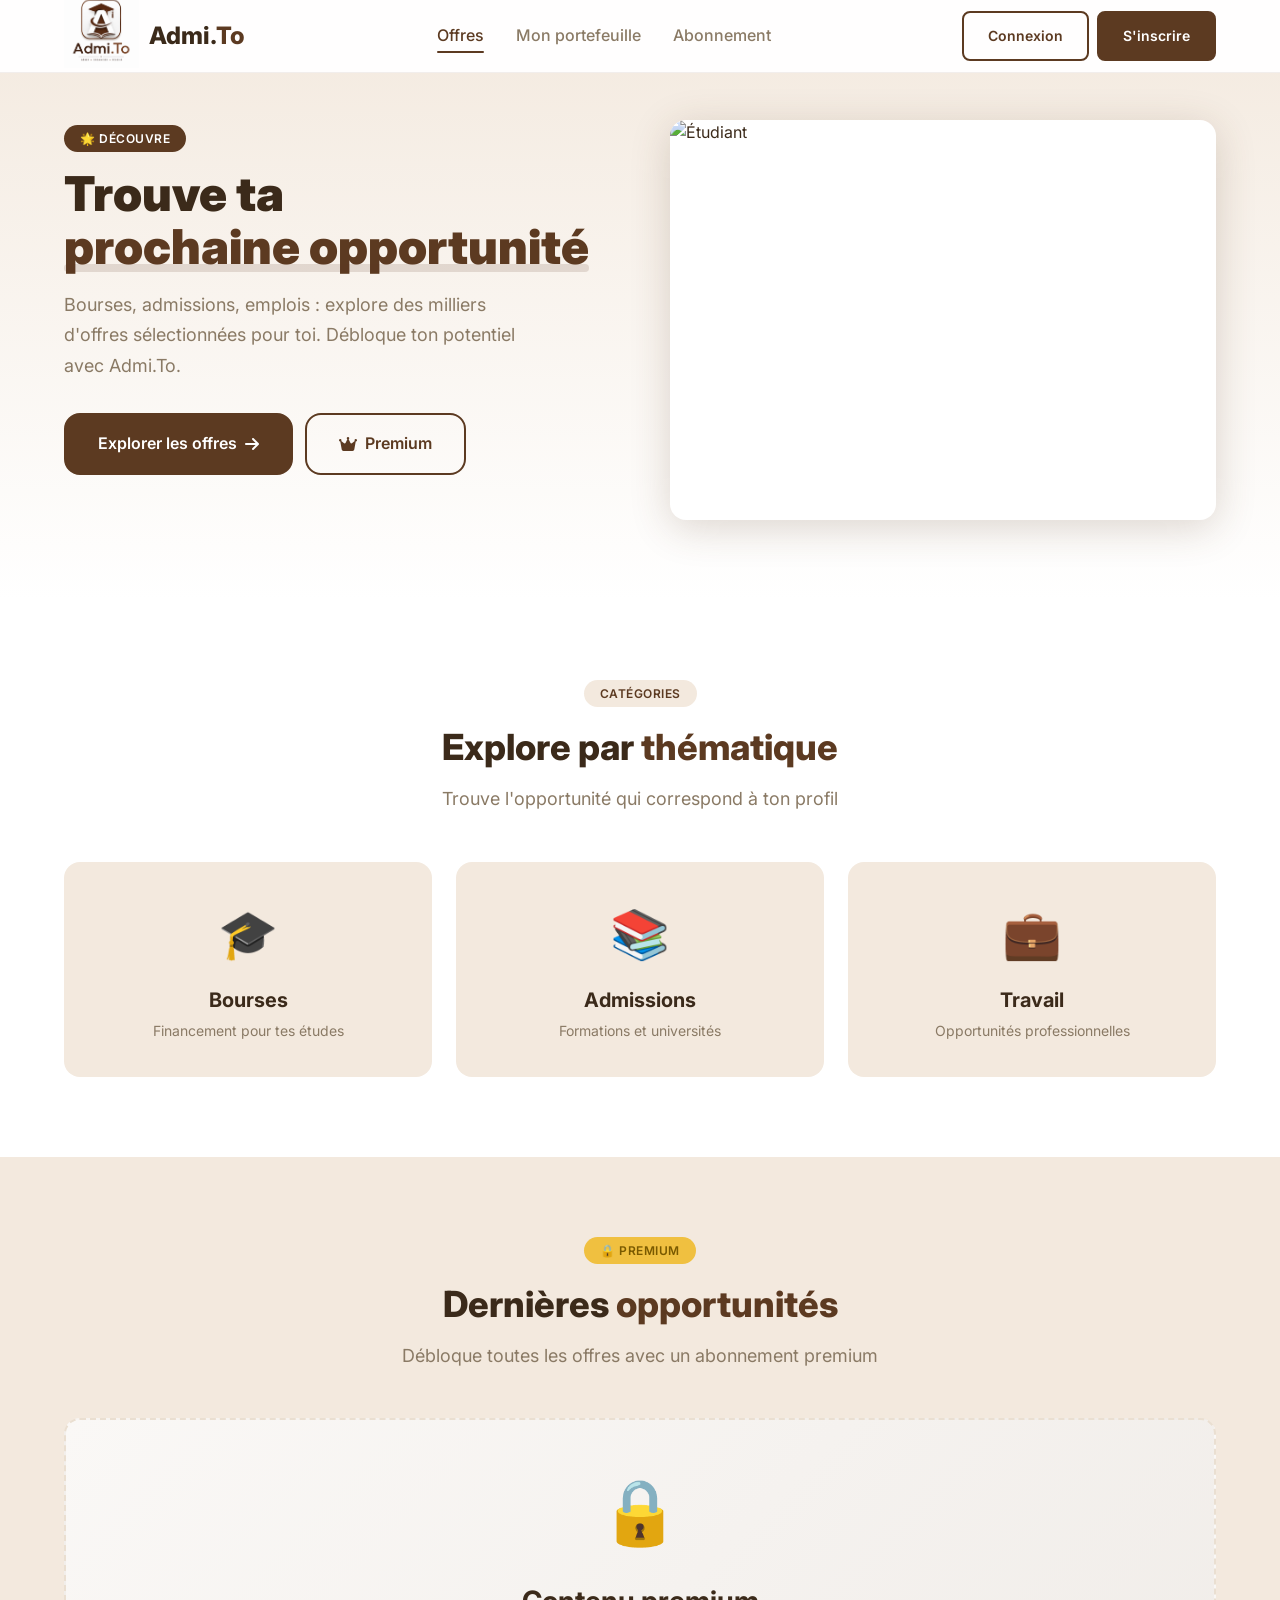
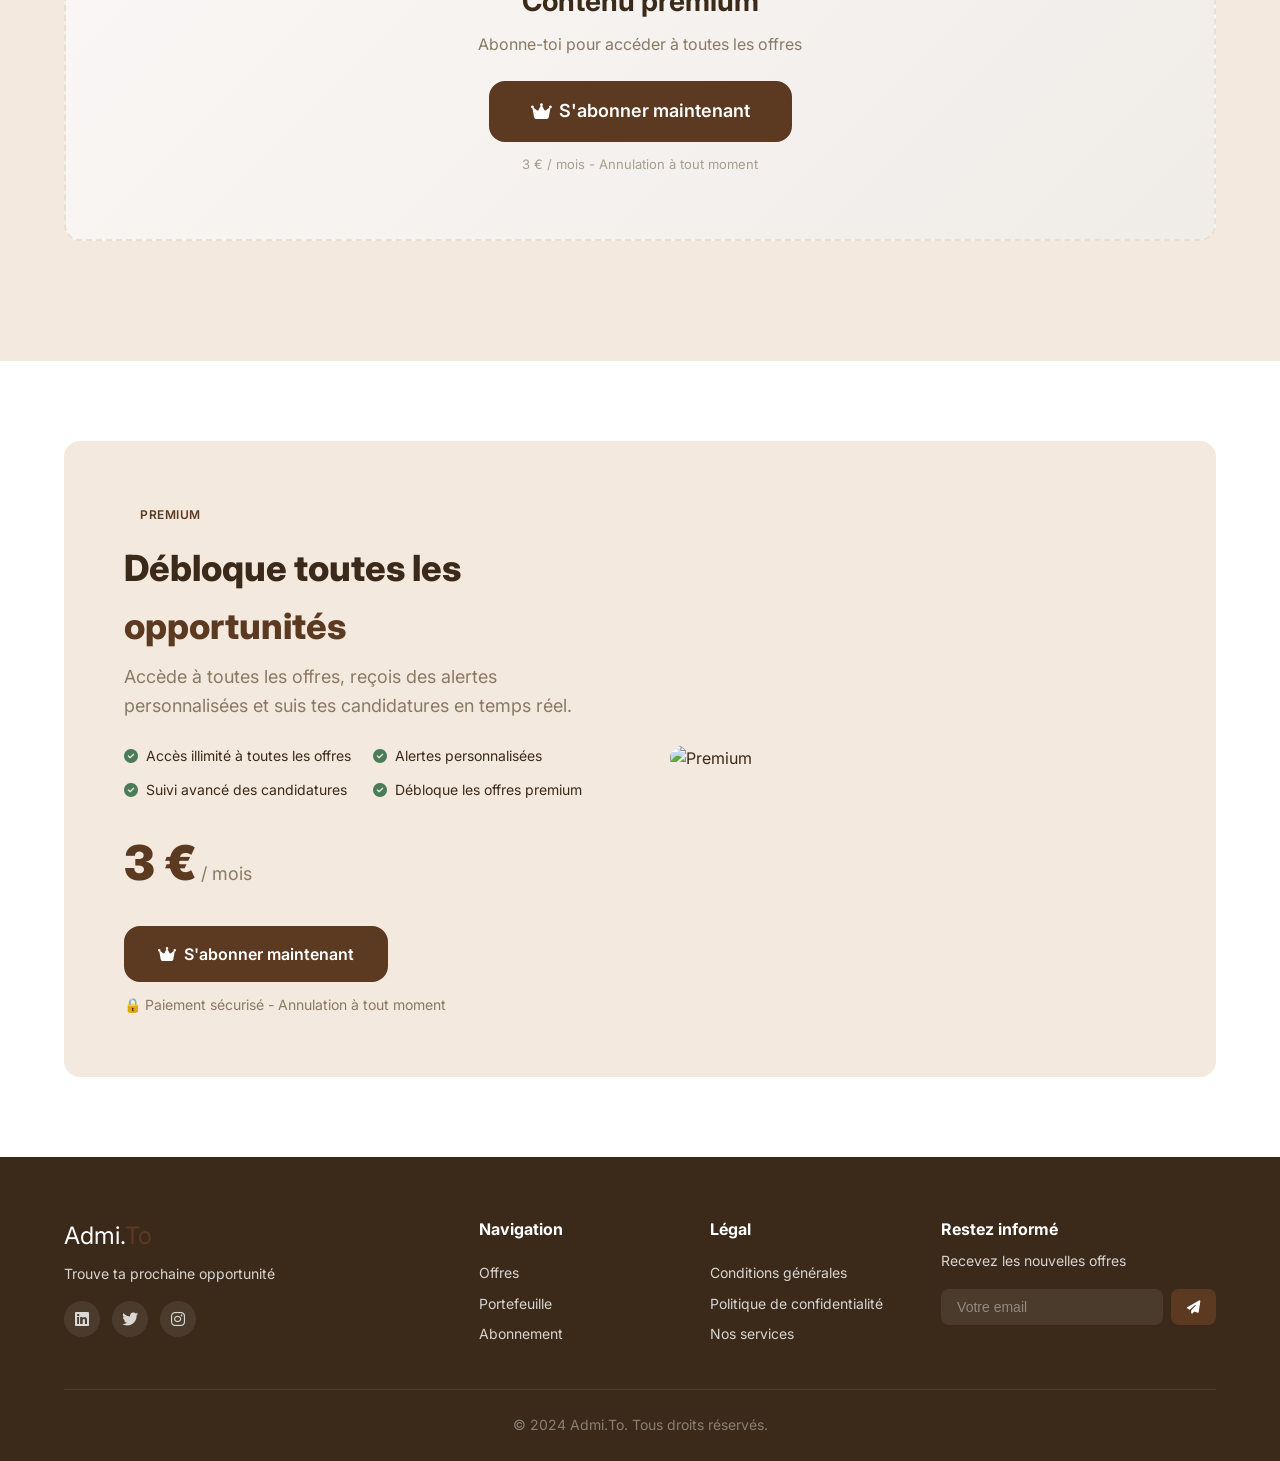
==== index.html @ c0f7306b "minor changes" ====
<!DOCTYPE html>
<html lang="fr">

<head>
    <meta charset="UTF-8" />
    <meta name="viewport" content="width=device-width, initial-scale=1.0" />
    <title>Admi.To - Trouve ta prochaine opportunité</title>

    <!-- Font Awesome -->
    <link rel="stylesheet" href="https://cdnjs.cloudflare.com/ajax/libs/font-awesome/6.4.0/css/all.min.css" />

    <!-- Google Fonts -->
    <link href="https://fonts.googleapis.com/css2?family=Inter:wght@300;400;500;600;700;800;900&display=swap"
        rel="stylesheet" />
    <link rel="web icon" href="/assets/images/logo.png">

    <!-- CSS -->
    <link rel="stylesheet" href="css/style.css" />
</head>

<body>
    <!-- Header / Navigation -->
    <header class="header" id="header">
        <div class="container">
            <nav class="navbar">
                <a href="#" class="logo">
                    <span class="logo-icon"><img src="/assets/images/logo.png" alt=""></span>
                    <span class="logo-text">Admi.<span class="logo-highlight">To</span></span>
                </a>

                <ul class="nav-links" id="navLinks">
                    <li><a href="#offres" class="nav-link active" id="offresNavLink">Offres</a></li>
                    <li><a href="#" class="nav-link" id="walletNavLink">Mon portefeuille</a></li>
                    <li><a href="#subscription" class="nav-link">Abonnement</a></li>
                </ul>

                <div class="nav-actions">
                    <div class="auth-buttons" id="authButtons">
                        <a href="#" class="btn btn-outline" id="loginBtn">Connexion</a>
                        <a href="#" class="btn btn-primary" id="registerBtn">S'inscrire</a>
                    </div>
                    <div class="user-menu" id="userMenu" style="display: none;">
                        <button class="user-avatar" id="userAvatar">
                            <span id="userInitials">U</span>
                        </button>
                        <div class="user-dropdown" id="userDropdown">
                            <div class="dropdown-header">
                                <span class="dropdown-name" id="userName">Utilisateur</span>
                                <span class="dropdown-email" id="userEmail">email@exemple.com</span>
                            </div>
                            <div class="dropdown-divider"></div>
                            <a href="#" class="dropdown-item" id="profileBtn">
                                <i class="fas fa-user"></i> Mon profil
                            </a>
                            <a href="#" class="dropdown-item" id="subscriptionDropdownBtn">
                                <i class="fas fa-crown"></i> Abonnement
                            </a>
                            <a href="#" class="dropdown-item" id="walletDropdownBtn">
                                <i class="fas fa-wallet"></i> Portefeuille
                            </a>
                            <div class="dropdown-divider"></div>
                            <a href="#" class="dropdown-item dropdown-danger" id="logoutBtn">
                                <i class="fas fa-sign-out-alt"></i> Déconnexion
                            </a>
                        </div>
                    </div>
                </div>

                <button class="menu-toggle" id="menuToggle">
                    <i class="fas fa-bars"></i>
                </button>
            </nav>
        </div>
    </header>

    <!-- Hero Section -->
    <section class="hero" id="hero">
        <div class="container">
            <div class="hero-content">
                <div class="hero-text">
                    <span class="hero-badge">🌟 Découvre</span>
                    <h1 class="hero-title">
                        Trouve ta <br />
                        <span class="hero-highlight">prochaine opportunité</span>
                    </h1>
                    <p class="hero-description">
                        Bourses, admissions, emplois : explore des milliers d'offres
                        sélectionnées pour toi. Débloque ton potentiel avec Admi.To.
                    </p>
                    <div class="hero-actions">
                        <a href="#offres" class="btn btn-primary btn-lg" id="heroExploreBtn">
                            Explorer les offres
                            <i class="fas fa-arrow-right"></i>
                        </a>
                        <a href="#subscription" class="btn btn-outline btn-lg">
                            <i class="fas fa-crown"></i> Premium
                        </a>
                    </div>

                </div>
                <div class="hero-image">
                    <div class="hero-illustration">
                        <img src="https://res.cloudinary.com/dowbp5hh5/image/upload/v1784027980/moi_js8y59.jpg?w=600"
                            alt="Étudiant" />
                    </div>
                </div>
            </div>
        </div>
    </section>

    <!-- Catégories -->
    <section class="categories" id="categories">
        <div class="container">
            <div class="section-header">
                <span class="section-tag">Catégories</span>
                <h2 class="section-title">Explore par <span class="highlight">thématique</span></h2>
                <p class="section-subtitle">Trouve l'opportunité qui correspond à ton profil</p>
            </div>
            <div class="categories-grid" id="categoriesGrid">
                <div class="category-card" data-category="bourse">
                    <div class="category-icon">🎓</div>
                    <h3>Bourses</h3>
                    <p>Financement pour tes études</p>
                </div>
                <div class="category-card" data-category="admission">
                    <div class="category-icon">📚</div>
                    <h3>Admissions</h3>
                    <p>Formations et universités</p>
                </div>
                <div class="category-card" data-category="travail">
                    <div class="category-icon">💼</div>
                    <h3>Travail</h3>
                    <p>Opportunités professionnelles</p>
                </div>
            </div>
        </div>
    </section>

    <!-- Offres - Section Premium (visible seulement après abonnement) -->
    <section class="offers premium-section" id="offres">
        <div class="container">
            <div class="section-header">
                <span class="section-tag premium-tag">🔒 Premium</span>
                <h2 class="section-title">Dernières <span class="highlight">opportunités</span></h2>
                <p class="section-subtitle">Débloque toutes les offres avec un abonnement premium</p>
            </div>

            <!-- Message pour les non-abonnés -->
            <div class="premium-lock" id="premiumLock">
                <div class="premium-lock-content">
                    <div class="premium-lock-icon">🔒</div>
                    <h3>Contenu premium</h3>
                    <p>Abonne-toi pour accéder à toutes les offres</p>
                    <a href="#subscription" class="btn btn-primary btn-lg">
                        <i class="fas fa-crown"></i> S'abonner maintenant
                    </a>
                    <p class="premium-lock-note">3 € / mois - Annulation à tout moment</p>
                </div>
            </div>

            <!-- Offres (caché par défaut) -->
            <div class="offers-content" id="offersContent" style="display: none;">
                <div class="offers-filters">
                    <div class="filter-group">
                        <button class="filter-btn active" data-filter="all">Toutes</button>
                        <button class="filter-btn" data-filter="bourse">🎓 Bourses</button>
                        <button class="filter-btn" data-filter="admission">📚 Admissions</button>
                        <button class="filter-btn" data-filter="travail">💼 Travail</button>
                    </div>
                    <div class="search-group">
                        <input type="text" id="searchOffers" placeholder="Rechercher..." class="search-input" />
                        <i class="fas fa-search search-icon"></i>
                    </div>
                </div>

                <div class="offers-grid" id="offersGrid">
                    <div class="loading-spinner">
                        <div class="spinner"></div>
                        <p>Chargement des offres...</p>
                    </div>
                </div>

                <div class="offers-actions" id="offersActions">
                    <button class="btn btn-primary" id="loadMoreBtn">
                        Voir plus d'offres
                        <i class="fas fa-chevron-down"></i>
                    </button>
                </div>
            </div>
        </div>
    </section>

    <!-- Abonnement -->
    <section class="subscription" id="subscription">
        <div class="container">
            <div class="subscription-wrapper">
                <div class="subscription-content">
                    <span class="section-tag">Premium</span>
                    <h2 class="section-title">
                        Débloque toutes les <span class="highlight">opportunités</span>
                    </h2>
                    <p class="section-subtitle">
                        Accède à toutes les offres, reçois des alertes personnalisées
                        et suis tes candidatures en temps réel.
                    </p>
                    <div class="subscription-features">
                        <div class="feature-item">
                            <i class="fas fa-check-circle"></i>
                            <span>Accès illimité à toutes les offres</span>
                        </div>
                        <div class="feature-item">
                            <i class="fas fa-check-circle"></i>
                            <span>Alertes personnalisées</span>
                        </div>
                        <div class="feature-item">
                            <i class="fas fa-check-circle"></i>
                            <span>Suivi avancé des candidatures</span>
                        </div>
                        <div class="feature-item">
                            <i class="fas fa-check-circle"></i>
                            <span>Débloque les offres premium</span>
                        </div>
                    </div>
                    <div class="subscription-pricing">
                        <span class="price">3 €</span>
                        <span class="period">/ mois</span>
                    </div>
                    <button class="btn btn-primary btn-lg" id="subscribeBtn">
                        <i class="fas fa-crown"></i> S'abonner maintenant
                    </button>
                    <p class="subscription-note">
                        🔒 Paiement sécurisé - Annulation à tout moment
                    </p>
                </div>
                <div class="subscription-image">
                    <img src="https://images.unsplash.com/photo-1554224155-8d04cb21cd6c?w=500" alt="Premium" />
                </div>
            </div>
        </div>
    </section>

    <!-- Footer -->
    <footer class="footer">
        <div class="container">
            <div class="footer-grid">
                <div class="footer-brand">
                    <span class="logo-text">Admi.<span class="logo-highlight">To</span></span>
                    <p>Trouve ta prochaine opportunité</p>
                    <div class="footer-social">
                        <a href="#"><i class="fab fa-linkedin"></i></a>
                        <a href="#"><i class="fab fa-twitter"></i></a>
                        <a href="#"><i class="fab fa-instagram"></i></a>
                    </div>
                </div>
                <div class="footer-links">
                    <h4>Navigation</h4>
                    <a href="#offres">Offres</a>
                    <a href="#" id="walletFooterLink">Portefeuille</a>
                    <a href="#subscription">Abonnement</a>
                </div>
                <div class="footer-links">
                    <h4>Légal</h4>
                    <a href="#">Conditions générales</a>
                    <a href="#">Politique de confidentialité</a>
                    <a href="/services.html">Nos services</a>
                </div>
                <div class="footer-newsletter">
                    <h4>Restez informé</h4>
                    <p>Recevez les nouvelles offres</p>
                    <form class="newsletter-form" id="newsletterForm">
                        <input type="email" placeholder="Votre email" required />
                        <button type="submit"><i class="fas fa-paper-plane"></i></button>
                    </form>
                </div>
            </div>
            <div class="footer-bottom">
                <p>&copy; 2024 Admi.To. Tous droits réservés.</p>
            </div>
        </div>
    </footer>

    <!-- Modals DESIGN AMÉLIORÉ -->
    <!-- Login Modal -->
    <div class="modal" id="loginModal">
        <div class="modal-content modal-auth">
            <div class="modal-auth-header">
                <div class="modal-auth-icon">🔐</div>
                <h3>Connexion</h3>
                <p>Connecte-toi pour accéder à ton compte</p>
            </div>
            <button class="modal-close" data-modal="loginModal">&times;</button>
            <form id="loginForm" class="modal-auth-form">
                <div class="form-group">
                    <label><i class="fas fa-envelope"></i> Email</label>
                    <input type="email" id="loginEmail" placeholder="votre@email.com" required />
                </div>
                <div class="form-group">
                    <label><i class="fas fa-lock"></i> Mot de passe</label>
                    <input type="password" id="loginPassword" placeholder="••••••••" required />
                </div>
                <button type="submit" class="btn btn-primary btn-full btn-auth">
                    <i class="fas fa-sign-in-alt"></i> Se connecter
                </button>
                <p class="form-footer">
                    Pas encore de compte ? <a href="#" id="switchToRegister">S'inscrire</a>
                </p>
            </form>
        </div>
    </div>

    <!-- Register Modal -->
    <div class="modal" id="registerModal">
        <div class="modal-content modal-auth">
            <div class="modal-auth-header">
                <div class="modal-auth-icon">🎓</div>
                <h3>Créer un compte</h3>
                <p>Rejoins Admi.To et trouve ta prochaine opportunité</p>
            </div>
            <button class="modal-close" data-modal="registerModal">&times;</button>
            <form id="registerForm" class="modal-auth-form">
                <div class="form-group">
                    <label><i class="fas fa-user"></i> Nom complet</label>
                    <input type="text" id="registerName" placeholder="Votre nom" required />
                </div>
                <div class="form-group">
                    <label><i class="fas fa-envelope"></i> Email</label>
                    <input type="email" id="registerEmail" placeholder="votre@email.com" required />
                </div>
                <div class="form-group">
                    <label><i class="fas fa-lock"></i> Mot de passe</label>
                    <input type="password" id="registerPassword" placeholder="Min 6 caractères" required />
                </div>
                <button type="submit" class="btn btn-primary btn-full btn-auth">
                    <i class="fas fa-user-plus"></i> S'inscrire
                </button>
                <p class="form-footer">
                    Déjà un compte ? <a href="#" id="switchToLogin">Se connecter</a>
                </p>
            </form>
        </div>
    </div>

    <!-- Offer Detail Modal -->
    <div class="modal modal-lg" id="offerModal">
        <div class="modal-content">
            <div class="modal-header">
                <h3 id="offerModalTitle">Offre</h3>
                <button class="modal-close" data-modal="offerModal">&times;</button>
            </div>
            <div id="offerModalBody">
                <div class="offer-detail-loading">Chargement...</div>
            </div>
        </div>
    </div>

    <!-- Wallet Modal -->
    <div class="modal modal-lg" id="walletModal">
        <div class="modal-content">
            <div class="modal-header">
                <h3>Mon portefeuille</h3>
                <button class="modal-close" data-modal="walletModal">&times;</button>
            </div>
            <div id="walletModalBody">
                <div class="wallet-content">
                    <p class="wallet-empty">Aucune offre dans votre portefeuille</p>
                </div>
            </div>
        </div>
    </div>

    <!-- Toast Notification -->
    <div class="toast" id="toast">
        <span class="toast-icon"></span>
        <span class="toast-message"></span>
    </div>

    <!-- JavaScript -->
    <script src="js/api.js"></script>
    <script src="js/components.js"></script>
    <script src="js/app.js"></script>
</body>

</html>
---- css/style.css ----
/* ============================================================
   CSS Variables & Reset
   ============================================================ */
:root {
    --brown-dark: #5C3A21;
    --brown: #7B4B2A;
    --brown-light: #EADFD1;
    --cream: #F3E9DE;
    --white: #FFFFFF;
    --text: #3B2A1A;
    --text-light: #8A7A65;
    --danger: #B3452B;
    --success: #4A7C59;
    --shadow: 0 4px 24px rgba(92, 58, 33, 0.12);
    --shadow-hover: 0 8px 40px rgba(92, 58, 33, 0.20);
    --radius: 16px;
    --radius-sm: 8px;
    --transition: 0.3s cubic-bezier(0.4, 0, 0.2, 1);
}

* {
    margin: 0;
    padding: 0;
    box-sizing: border-box;
}

html {
    scroll-behavior: smooth;
}

body {
    font-family: 'Inter', -apple-system, BlinkMacSystemFont, sans-serif;
    color: var(--text);
    background: var(--white);
    line-height: 1.6;
    overflow-x: hidden;
}

a {
    text-decoration: none;
    color: inherit;
}

button {
    cursor: pointer;
    font-family: inherit;
    border: none;
    background: none;
}

.container {
    max-width: 1200px;
    margin: 0 auto;
    padding: 0 24px;
}

/* ============================================================
   Buttons
   ============================================================ */
.btn {
    display: inline-flex;
    align-items: center;
    gap: 8px;
    padding: 12px 24px;
    font-weight: 600;
    font-size: 14px;
    border-radius: var(--radius-sm);
    transition: var(--transition);
    cursor: pointer;
    border: 2px solid transparent;
}

.btn-primary {
    background: var(--brown-dark);
    color: var(--white);
    border-color: var(--brown-dark);
}

.btn-primary:hover {
    background: var(--brown);
    border-color: var(--brown);
    transform: translateY(-2px);
    box-shadow: var(--shadow-hover);
}

.btn-outline {
    background: transparent;
    color: var(--brown-dark);
    border-color: var(--brown-dark);
}

.btn-outline:hover {
    background: var(--brown-dark);
    color: var(--white);
    transform: translateY(-2px);
}

.btn-lg {
    padding: 16px 32px;
    font-size: 16px;
    border-radius: var(--radius);
}

.btn-full {
    width: 100%;
    justify-content: center;
}

.btn-success {
    background: var(--success);
    color: var(--white);
    border-color: var(--success);
}

.btn-success:hover {
    opacity: 0.9;
    transform: translateY(-2px);
}

/* ============================================================
   Header
   ============================================================ */
.header {
    position: fixed;
    top: 0;
    left: 0;
    right: 0;
    z-index: 1000;
    background: rgba(255, 255, 255, 0.95);
    backdrop-filter: blur(20px);
    border-bottom: 1px solid rgba(92, 58, 33, 0.08);
    transition: var(--transition);
}

.header.scrolled {
    box-shadow: var(--shadow);
}

.navbar {
    display: flex;
    justify-content: space-between;
    align-items: center;
    height: 72px;
}

.logo {
    display: flex;
    align-items: center;
    gap: 10px;
    font-size: 24px;
    font-weight: 800;
}

.logo-icon img {
    font-size: 28px;
    width: 75px;
}

.logo-text {
    color: var(--text);
}

.logo-highlight {
    color: var(--brown-dark);
}

.nav-links {
    display: flex;
    list-style: none;
    gap: 32px;
}

.nav-link {
    font-weight: 500;
    color: var(--text-light);
    transition: var(--transition);
    position: relative;
    padding: 4px 0;
}

.nav-link:hover {
    color: var(--brown-dark);
}

.nav-link.active {
    color: var(--brown-dark);
}

.nav-link.active::after {
    content: '';
    position: absolute;
    bottom: -4px;
    left: 0;
    right: 0;
    height: 2px;
    background: var(--brown-dark);
    border-radius: 2px;
}

.nav-actions {
    display: flex;
    align-items: center;
    gap: 12px;
}

.auth-buttons {
    display: flex;
    gap: 8px;
}

/* User Menu */
.user-menu {
    position: relative;
}

.user-avatar {
    width: 40px;
    height: 40px;
    border-radius: 50%;
    background: var(--brown-dark);
    color: var(--white);
    display: flex;
    align-items: center;
    justify-content: center;
    font-weight: 600;
    font-size: 16px;
    transition: var(--transition);
    border: 2px solid transparent;
}

.user-avatar:hover {
    border-color: var(--brown);
    transform: scale(1.05);
}

.user-dropdown {
    position: absolute;
    top: calc(100% + 12px);
    right: 0;
    min-width: 240px;
    background: var(--white);
    border-radius: var(--radius);
    box-shadow: var(--shadow-hover);
    border: 1px solid rgba(92, 58, 33, 0.08);
    padding: 8px;
    opacity: 0;
    visibility: hidden;
    transform: translateY(-8px);
    transition: var(--transition);
}

.user-dropdown.active {
    opacity: 1;
    visibility: visible;
    transform: translateY(0);
}

.dropdown-header {
    padding: 12px 16px;
}

.dropdown-name {
    display: block;
    font-weight: 600;
    font-size: 14px;
}

.dropdown-email {
    display: block;
    font-size: 12px;
    color: var(--text-light);
}

.dropdown-divider {
    height: 1px;
    background: rgba(92, 58, 33, 0.08);
    margin: 4px 0;
}

.dropdown-item {
    display: flex;
    align-items: center;
    gap: 12px;
    padding: 10px 16px;
    border-radius: var(--radius-sm);
    font-size: 14px;
    color: var(--text);
    transition: var(--transition);
}

.dropdown-item:hover {
    background: var(--cream);
    color: var(--brown-dark);
}

.dropdown-item i {
    width: 20px;
    color: var(--text-light);
}

.dropdown-danger {
    color: var(--danger) !important;
}

.dropdown-danger:hover {
    background: #fde8e3 !important;
}

.dropdown-danger i {
    color: var(--danger) !important;
}

.menu-toggle {
    display: none;
    font-size: 24px;
    color: var(--text);
    padding: 4px;
}

/* ============================================================
   Hero Section
   ============================================================ */
.hero {
    padding: 120px 0 80px;
    background: linear-gradient(180deg, var(--cream) 0%, var(--white) 100%);
}

.hero-content {
    display: grid;
    grid-template-columns: 1fr 1fr;
    gap: 60px;
    align-items: center;
}

.hero-badge {
    display: inline-block;
    padding: 4px 16px;
    background: var(--brown-dark);
    color: var(--white);
    font-size: 12px;
    font-weight: 600;
    border-radius: 20px;
    letter-spacing: 0.5px;
    text-transform: uppercase;
    margin-bottom: 16px;
}

.hero-title {
    font-size: 48px;
    font-weight: 900;
    line-height: 1.1;
    color: var(--text);
    margin-bottom: 16px;
}

.hero-highlight {
    color: var(--brown-dark);
    position: relative;
}

.hero-highlight::after {
    content: '';
    position: absolute;
    bottom: 4px;
    left: 0;
    right: 0;
    height: 8px;
    background: rgba(92, 58, 33, 0.15);
    border-radius: 4px;
}

.hero-description {
    font-size: 18px;
    color: var(--text-light);
    max-width: 480px;
    margin-bottom: 32px;
    line-height: 1.7;
}

.hero-actions {
    display: flex;
    gap: 12px;
    margin-bottom: 40px;
}

.hero-stats {
    display: flex;
    align-items: center;
    gap: 32px;
}

.stat-item {
    display: flex;
    flex-direction: column;
}

.stat-number {
    font-size: 32px;
    font-weight: 800;
    color: var(--brown-dark);
}

.stat-label {
    font-size: 14px;
    color: var(--text-light);
}

.stat-divider {
    width: 1px;
    height: 40px;
    background: rgba(92, 58, 33, 0.12);
}

.hero-illustration {
    border-radius: var(--radius);
    overflow: hidden;
    box-shadow: var(--shadow-hover);
    background: var(--white);
}

.hero-illustration img {
    width: 100%;
    height: 400px;
    object-fit: cover;
    display: block;
}

/* ============================================================
   Categories Section
   ============================================================ */
.categories {
    padding: 80px 0;
    background: var(--white);
}

.section-header {
    text-align: center;
    margin-bottom: 48px;
}

.section-tag {
    display: inline-block;
    padding: 4px 16px;
    background: var(--cream);
    color: var(--brown-dark);
    font-size: 12px;
    font-weight: 600;
    border-radius: 20px;
    letter-spacing: 0.5px;
    text-transform: uppercase;
    margin-bottom: 12px;
}

.section-title {
    font-size: 36px;
    font-weight: 800;
    color: var(--text);
}

.section-title .highlight {
    color: var(--brown-dark);
}

.section-subtitle {
    font-size: 18px;
    color: var(--text-light);
    margin-top: 8px;
}

.categories-grid {
    display: grid;
    grid-template-columns: repeat(3, 1fr);
    gap: 24px;
}

.category-card {
    padding: 32px;
    border-radius: var(--radius);
    background: var(--cream);
    text-align: center;
    transition: var(--transition);
    cursor: pointer;
    border: 2px solid transparent;
}

.category-card:hover {
    transform: translateY(-4px);
    box-shadow: var(--shadow-hover);
    border-color: var(--brown-dark);
}

.category-icon {
    font-size: 48px;
    margin-bottom: 12px;
}

.category-card h3 {
    font-size: 20px;
    font-weight: 700;
    margin-bottom: 4px;
}

.category-card p {
    color: var(--text-light);
    font-size: 14px;
}

/* ============================================================
   Offers Section
   ============================================================ */
.offers {
    padding: 80px 0;
    background: var(--cream);
}

.offers-filters {
    display: flex;
    justify-content: space-between;
    align-items: center;
    margin-bottom: 32px;
    flex-wrap: wrap;
    gap: 12px;
}

.filter-group {
    display: flex;
    gap: 8px;
    flex-wrap: wrap;
}

.filter-btn {
    padding: 8px 20px;
    border-radius: 20px;
    font-size: 14px;
    font-weight: 500;
    color: var(--text-light);
    background: var(--white);
    border: 1px solid rgba(92, 58, 33, 0.12);
    transition: var(--transition);
}

.filter-btn:hover {
    border-color: var(--brown-dark);
    color: var(--text);
}

.filter-btn.active {
    background: var(--brown-dark);
    color: var(--white);
    border-color: var(--brown-dark);
}

.search-group {
    position: relative;
}

.search-input {
    padding: 10px 16px 10px 40px;
    border-radius: 20px;
    border: 1px solid rgba(92, 58, 33, 0.12);
    font-size: 14px;
    font-family: inherit;
    background: var(--white);
    min-width: 200px;
    transition: var(--transition);
}

.search-input:focus {
    outline: none;
    border-color: var(--brown-dark);
    box-shadow: 0 0 0 3px rgba(92, 58, 33, 0.1);
}

.search-icon {
    position: absolute;
    left: 14px;
    top: 50%;
    transform: translateY(-50%);
    color: var(--text-light);
    font-size: 14px;
}

.offers-grid {
    display: grid;
    grid-template-columns: repeat(auto-fill, minmax(280px, 1fr));
    gap: 24px;
}

.offer-card {
    background: var(--white);
    border-radius: var(--radius);
    padding: 24px;
    border: 1px solid rgba(92, 58, 33, 0.06);
    transition: var(--transition);
    cursor: pointer;
    position: relative;
}

.offer-card:hover {
    transform: translateY(-4px);
    box-shadow: var(--shadow-hover);
    border-color: rgba(92, 58, 33, 0.12);
}

.offer-badge {
    position: absolute;
    top: 16px;
    right: 16px;
    padding: 4px 12px;
    border-radius: 12px;
    font-size: 11px;
    font-weight: 600;
    text-transform: uppercase;
    letter-spacing: 0.5px;
}

.offer-badge.bourse {
    background: #E8F5E9;
    color: #2E7D32;
}

.offer-badge.admission {
    background: #E3F2FD;
    color: #0D47A1;
}

.offer-badge.travail {
    background: #FFF3E0;
    color: #E65100;
}

.offer-card h3 {
    font-size: 18px;
    font-weight: 700;
    margin-bottom: 4px;
    color: var(--text);
}

.offer-organization {
    font-size: 14px;
    color: var(--text-light);
    margin-bottom: 8px;
}

.offer-description {
    font-size: 14px;
    color: var(--text-light);
    display: -webkit-box;
    -webkit-line-clamp: 2;
    -webkit-box-orient: vertical;
    overflow: hidden;
    margin-bottom: 12px;
}

.offer-footer {
    display: flex;
    justify-content: space-between;
    align-items: center;
    padding-top: 12px;
    border-top: 1px solid rgba(92, 58, 33, 0.06);
}

.offer-deadline {
    font-size: 12px;
    color: var(--text-light);
}

.offer-deadline.urgent {
    color: var(--danger);
    font-weight: 600;
}

.offer-actions {
    display: flex;
    gap: 8px;
}

.offer-actions .btn-icon {
    padding: 6px 12px;
    border-radius: var(--radius-sm);
    font-size: 14px;
    transition: var(--transition);
    border: 1px solid rgba(92, 58, 33, 0.12);
    background: var(--white);
    color: var(--text-light);
}

.offer-actions .btn-icon:hover {
    border-color: var(--brown-dark);
    color: var(--brown-dark);
}

.offer-actions .btn-icon.saved {
    background: var(--brown-dark);
    color: var(--white);
    border-color: var(--brown-dark);
}

.loading-spinner {
    grid-column: 1 / -1;
    display: flex;
    flex-direction: column;
    align-items: center;
    padding: 60px 0;
    color: var(--text-light);
}

.spinner {
    width: 40px;
    height: 40px;
    border: 4px solid rgba(92, 58, 33, 0.1);
    border-top-color: var(--brown-dark);
    border-radius: 50%;
    animation: spin 0.8s linear infinite;
    margin-bottom: 16px;
}

@keyframes spin {
    to {
        transform: rotate(360deg);
    }
}

.offers-actions {
    display: flex;
    justify-content: center;
    margin-top: 32px;
}

/* ============================================================
   Subscription Section
   ============================================================ */
.subscription {
    padding: 80px 0;
    background: var(--white);
}

.subscription-wrapper {
    display: grid;
    grid-template-columns: 1fr 1fr;
    gap: 60px;
    align-items: center;
    background: var(--cream);
    border-radius: var(--radius);
    padding: 60px;
}

.subscription-features {
    display: grid;
    grid-template-columns: 1fr 1fr;
    gap: 12px;
    margin: 24px 0;
}

.feature-item {
    display: flex;
    align-items: center;
    gap: 8px;
    font-size: 14px;
}

.feature-item i {
    color: var(--success);
}

.subscription-pricing {
    margin: 24px 0;
}

.price {
    font-size: 48px;
    font-weight: 900;
    color: var(--brown-dark);
}

.period {
    font-size: 18px;
    color: var(--text-light);
}

.subscription-note {
    margin-top: 12px;
    font-size: 14px;
    color: var(--text-light);
}

.subscription-image img {
    width: 100%;
    border-radius: var(--radius);
    object-fit: cover;
}

/* ============================================================
   Footer
   ============================================================ */
.footer {
    background: var(--text);
    color: rgba(255, 255, 255, 0.8);
    padding: 60px 0 24px;
}

.footer-grid {
    display: grid;
    grid-template-columns: 2fr 1fr 1fr 1.5fr;
    gap: 48px;
    padding-bottom: 40px;
    border-bottom: 1px solid rgba(255, 255, 255, 0.08);
}

.footer-brand .logo-text {
    color: var(--white);
    font-size: 24px;
}

.footer-brand p {
    margin: 8px 0 16px;
    font-size: 14px;
}

.footer-social {
    display: flex;
    gap: 12px;
}

.footer-social a {
    width: 36px;
    height: 36px;
    border-radius: 50%;
    background: rgba(255, 255, 255, 0.08);
    display: flex;
    align-items: center;
    justify-content: center;
    transition: var(--transition);
}

.footer-social a:hover {
    background: var(--brown-dark);
}

.footer-links h4 {
    color: var(--white);
    font-size: 16px;
    margin-bottom: 16px;
}

.footer-links a {
    display: block;
    padding: 4px 0;
    font-size: 14px;
    transition: var(--transition);
}

.footer-links a:hover {
    color: var(--white);
}

.footer-newsletter h4 {
    color: var(--white);
    font-size: 16px;
    margin-bottom: 8px;
}

.footer-newsletter p {
    font-size: 14px;
    margin-bottom: 16px;
}

.newsletter-form {
    display: flex;
    gap: 8px;
}

.newsletter-form input {
    flex: 1;
    padding: 10px 16px;
    border-radius: var(--radius-sm);
    border: none;
    background: rgba(255, 255, 255, 0.08);
    color: var(--white);
    font-size: 14px;
}

.newsletter-form input::placeholder {
    color: rgba(255, 255, 255, 0.4);
}

.newsletter-form button {
    padding: 10px 16px;
    border-radius: var(--radius-sm);
    background: var(--brown-dark);
    color: var(--white);
    transition: var(--transition);
}

.newsletter-form button:hover {
    background: var(--brown);
}

.footer-bottom {
    text-align: center;
    padding-top: 24px;
    font-size: 14px;
    color: rgba(255, 255, 255, 0.4);
}

/* ============================================================
   Modals
   ============================================================ */
.modal {
    display: none;
    position: fixed;
    top: 0;
    left: 0;
    right: 0;
    bottom: 0;
    z-index: 2000;
    background: rgba(0, 0, 0, 0.5);
    backdrop-filter: blur(8px);
    animation: fadeIn 0.3s;
}

.modal.active {
    display: flex;
    align-items: center;
    justify-content: center;
}

@keyframes fadeIn {
    from {
        opacity: 0;
    }

    to {
        opacity: 1;
    }
}

.modal-content {
    background: var(--white);
    border-radius: var(--radius);
    max-width: 520px;
    width: 90%;
    max-height: 90vh;
    overflow-y: auto;
    animation: slideUp 0.3s;
}

@keyframes slideUp {
    from {
        transform: translateY(20px);
        opacity: 0;
    }

    to {
        transform: translateY(0);
        opacity: 1;
    }
}

.modal-lg .modal-content {
    max-width: 720px;
}

.modal-header {
    display: flex;
    justify-content: space-between;
    align-items: center;
    padding: 24px 32px;
    border-bottom: 1px solid rgba(92, 58, 33, 0.08);
}

.modal-header h3 {
    font-size: 20px;
    font-weight: 700;
}

.modal-close {
    font-size: 28px;
    color: var(--text-light);
    transition: var(--transition);
    line-height: 1;
}

.modal-close:hover {
    color: var(--text);
}

.modal .form-group {
    margin-bottom: 16px;
}

.modal .form-group label {
    display: block;
    font-weight: 500;
    font-size: 14px;
    margin-bottom: 4px;
}

.modal .form-group input,
.modal .form-group textarea {
    width: 100%;
    padding: 10px 14px;
    border: 1px solid rgba(92, 58, 33, 0.12);
    border-radius: var(--radius-sm);
    font-family: inherit;
    font-size: 14px;
    transition: var(--transition);
}

.modal .form-group input:focus,
.modal .form-group textarea:focus {
    outline: none;
    border-color: var(--brown-dark);
    box-shadow: 0 0 0 3px rgba(92, 58, 33, 0.08);
}

.form-footer {
    text-align: center;
    margin-top: 16px;
    font-size: 14px;
    color: var(--text-light);
}

.form-footer a {
    color: var(--brown-dark);
    font-weight: 600;
}

/* ============================================================
   Toast
   ============================================================ */
.toast {
    position: fixed;
    bottom: 24px;
    right: 24px;
    padding: 16px 24px;
    border-radius: var(--radius-sm);
    background: var(--text);
    color: var(--white);
    display: flex;
    align-items: center;
    gap: 12px;
    box-shadow: var(--shadow-hover);
    transform: translateY(120px);
    opacity: 0;
    transition: var(--transition);
    z-index: 3000;
    max-width: 400px;
}

.toast.active {
    transform: translateY(0);
    opacity: 1;
}

.toast.success .toast-icon {
    color: var(--success);
}

.toast.error .toast-icon {
    color: var(--danger);
}

.toast .toast-icon {
    font-size: 20px;
}

.toast-message {
    font-size: 14px;
}

/* ============================================================
   Responsive
   ============================================================ */
@media (max-width: 1024px) {
    .hero-content {
        grid-template-columns: 1fr;
        text-align: center;
    }

    .hero-description {
        max-width: 100%;
        margin-left: auto;
        margin-right: auto;
    }

    .hero-actions {
        justify-content: center;
    }

    .hero-stats {
        justify-content: center;
    }

    .subscription-wrapper {
        grid-template-columns: 1fr;
        padding: 40px;
    }

    .subscription-features {
        grid-template-columns: 1fr;
    }

    .footer-grid {
        grid-template-columns: 1fr 1fr;
    }
}

@media (max-width: 768px) {
    .nav-links {
        display: none;
        position: absolute;
        top: 72px;
        left: 0;
        right: 0;
        background: var(--white);
        flex-direction: column;
        padding: 24px;
        gap: 16px;
        border-bottom: 1px solid rgba(92, 58, 33, 0.08);
        box-shadow: var(--shadow);
    }

    .nav-links.active {
        display: flex;
    }

    .menu-toggle {
        display: block;
    }

    .auth-buttons .btn {
        padding: 8px 16px;
        font-size: 13px;
    }

    .hero-title {
        font-size: 32px;
    }

    .hero-stats {
        gap: 16px;
        flex-wrap: wrap;
    }

    .stat-number {
        font-size: 24px;
    }

    .categories-grid {
        grid-template-columns: 1fr;
    }

    .offers-filters {
        flex-direction: column;
        align-items: stretch;
    }

    .filter-group {
        justify-content: center;
    }

    .offers-grid {
        grid-template-columns: 1fr;
    }

    .section-title {
        font-size: 28px;
    }

    .subscription-wrapper {
        padding: 24px;
    }

    .footer-grid {
        grid-template-columns: 1fr;
        gap: 32px;
    }

    .modal-content {
        width: 95%;
        margin: 16px;
    }

    .modal-header {
        padding: 16px 20px;
    }
}

/* ============================================================
   MODALS AUTH - DESIGN AMÉLIORÉ
   ============================================================ */
.modal-auth {
    max-width: 440px !important;
    padding: 0 !important;
    border-radius: var(--radius) !important;
    overflow: hidden;
    background: var(--white) !important;
    box-shadow: 0 24px 80px rgba(0, 0, 0, 0.25) !important;
}

.modal-auth-header {
    background: linear-gradient(135deg, var(--brown-dark) 0%, var(--brown) 100%);
    padding: 32px 40px 28px;
    text-align: center;
    color: var(--white);
}

.modal-auth-icon {
    font-size: 48px;
    margin-bottom: 12px;
    display: block;
}

.modal-auth-header h3 {
    font-size: 24px;
    font-weight: 700;
    margin-bottom: 4px;
    color: var(--white);
}

.modal-auth-header p {
    font-size: 14px;
    opacity: 0.8;
    margin: 0;
}

.modal-auth .modal-close {
    position: absolute;
    top: 16px;
    right: 20px;
    color: rgba(255, 255, 255, 0.7);
    font-size: 28px;
    z-index: 10;
    transition: var(--transition);
}

.modal-auth .modal-close:hover {
    color: var(--white);
    transform: rotate(90deg);
}

.modal-auth-form {
    padding: 32px 40px 40px;
}

.modal-auth-form .form-group {
    margin-bottom: 20px;
}

.modal-auth-form .form-group label {
    display: flex;
    align-items: center;
    gap: 8px;
    font-weight: 600;
    font-size: 13px;
    color: var(--text);
    margin-bottom: 6px;
}

.modal-auth-form .form-group label i {
    color: var(--brown);
    width: 16px;
}

.modal-auth-form .form-group input {
    width: 100%;
    padding: 12px 16px;
    border: 2px solid #e8e0d8;
    border-radius: var(--radius-sm);
    font-size: 15px;
    font-family: inherit;
    transition: var(--transition);
    background: #faf8f6;
}

.modal-auth-form .form-group input:focus {
    outline: none;
    border-color: var(--brown);
    background: var(--white);
    box-shadow: 0 0 0 4px rgba(92, 58, 33, 0.08);
}

.modal-auth-form .form-group input::placeholder {
    color: #b0a89e;
}

.btn-auth {
    padding: 14px !important;
    font-size: 16px !important;
    border-radius: var(--radius-sm) !important;
    margin-top: 8px;
    gap: 10px;
    background: var(--brown-dark) !important;
}

.btn-auth:hover {
    background: var(--brown) !important;
    transform: translateY(-2px);
}

.btn-auth i {
    font-size: 16px;
}

.modal-auth .form-footer {
    margin-top: 20px;
    font-size: 14px;
    color: var(--text-light);
}

.modal-auth .form-footer a {
    color: var(--brown-dark);
    font-weight: 600;
    text-decoration: underline;
    transition: var(--transition);
}

.modal-auth .form-footer a:hover {
    color: var(--brown);
}

/* ============================================================
   PREMIUM LOCK - Contenu caché pour non-abonnés
   ============================================================ */
.premium-section {
    position: relative;
}

.premium-tag {
    background: #f0c040 !important;
    color: #7a5a00 !important;
}

.premium-lock {
    display: flex;
    justify-content: center;
    align-items: center;
    min-height: 400px;
    background: linear-gradient(135deg, #faf8f6 0%, #f0ece8 100%);
    border-radius: var(--radius);
    border: 2px dashed var(--brown-light);
    padding: 40px 20px;
    margin-bottom: 40px;
}

.premium-lock-content {
    text-align: center;
    max-width: 420px;
}

.premium-lock-icon {
    font-size: 64px;
    margin-bottom: 16px;
    display: block;
}

.premium-lock-content h3 {
    font-size: 28px;
    font-weight: 700;
    color: var(--text);
    margin-bottom: 8px;
}

.premium-lock-content p {
    font-size: 16px;
    color: var(--text-light);
    margin-bottom: 24px;
}

.premium-lock-content .btn {
    padding: 14px 40px;
    font-size: 18px;
}

.premium-lock-note {
    margin-top: 12px;
    font-size: 13px !important;
    color: var(--text-light) !important;
    opacity: 0.7;
}

/* Offres content caché par défaut */
.offers-content {
    display: none;
}

.offers-content.active {
    display: block;
    animation: fadeIn 0.5s ease;
}

/* ============================================================
   RESPONSIVE MODALS
   ============================================================ */
@media (max-width: 480px) {
    .modal-auth {
        max-width: 95% !important;
        margin: 10px;
    }

    .modal-auth-header {
        padding: 24px 20px 20px;
    }

    .modal-auth-header h3 {
        font-size: 20px;
    }

    .modal-auth-form {
        padding: 24px 20px 28px;
    }

    .modal-auth .modal-close {
        top: 12px;
        right: 16px;
        font-size: 24px;
    }
}
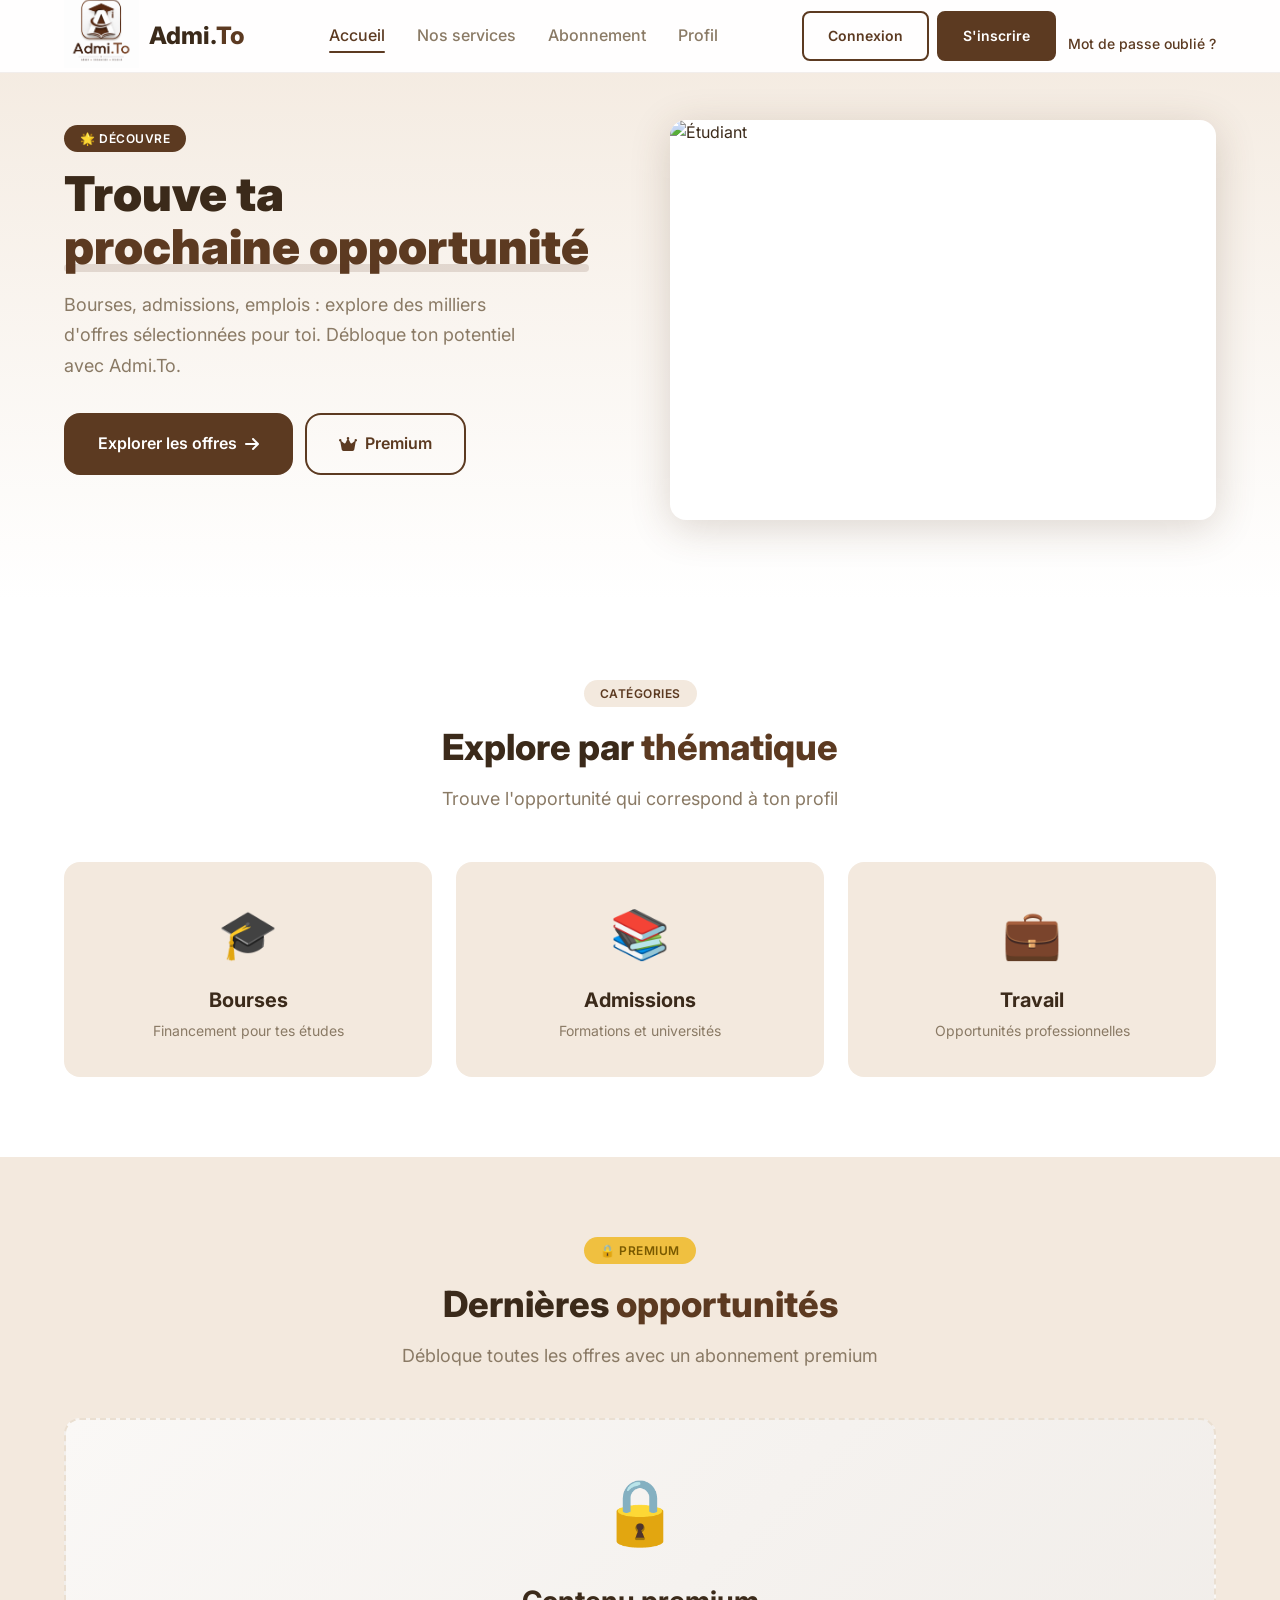
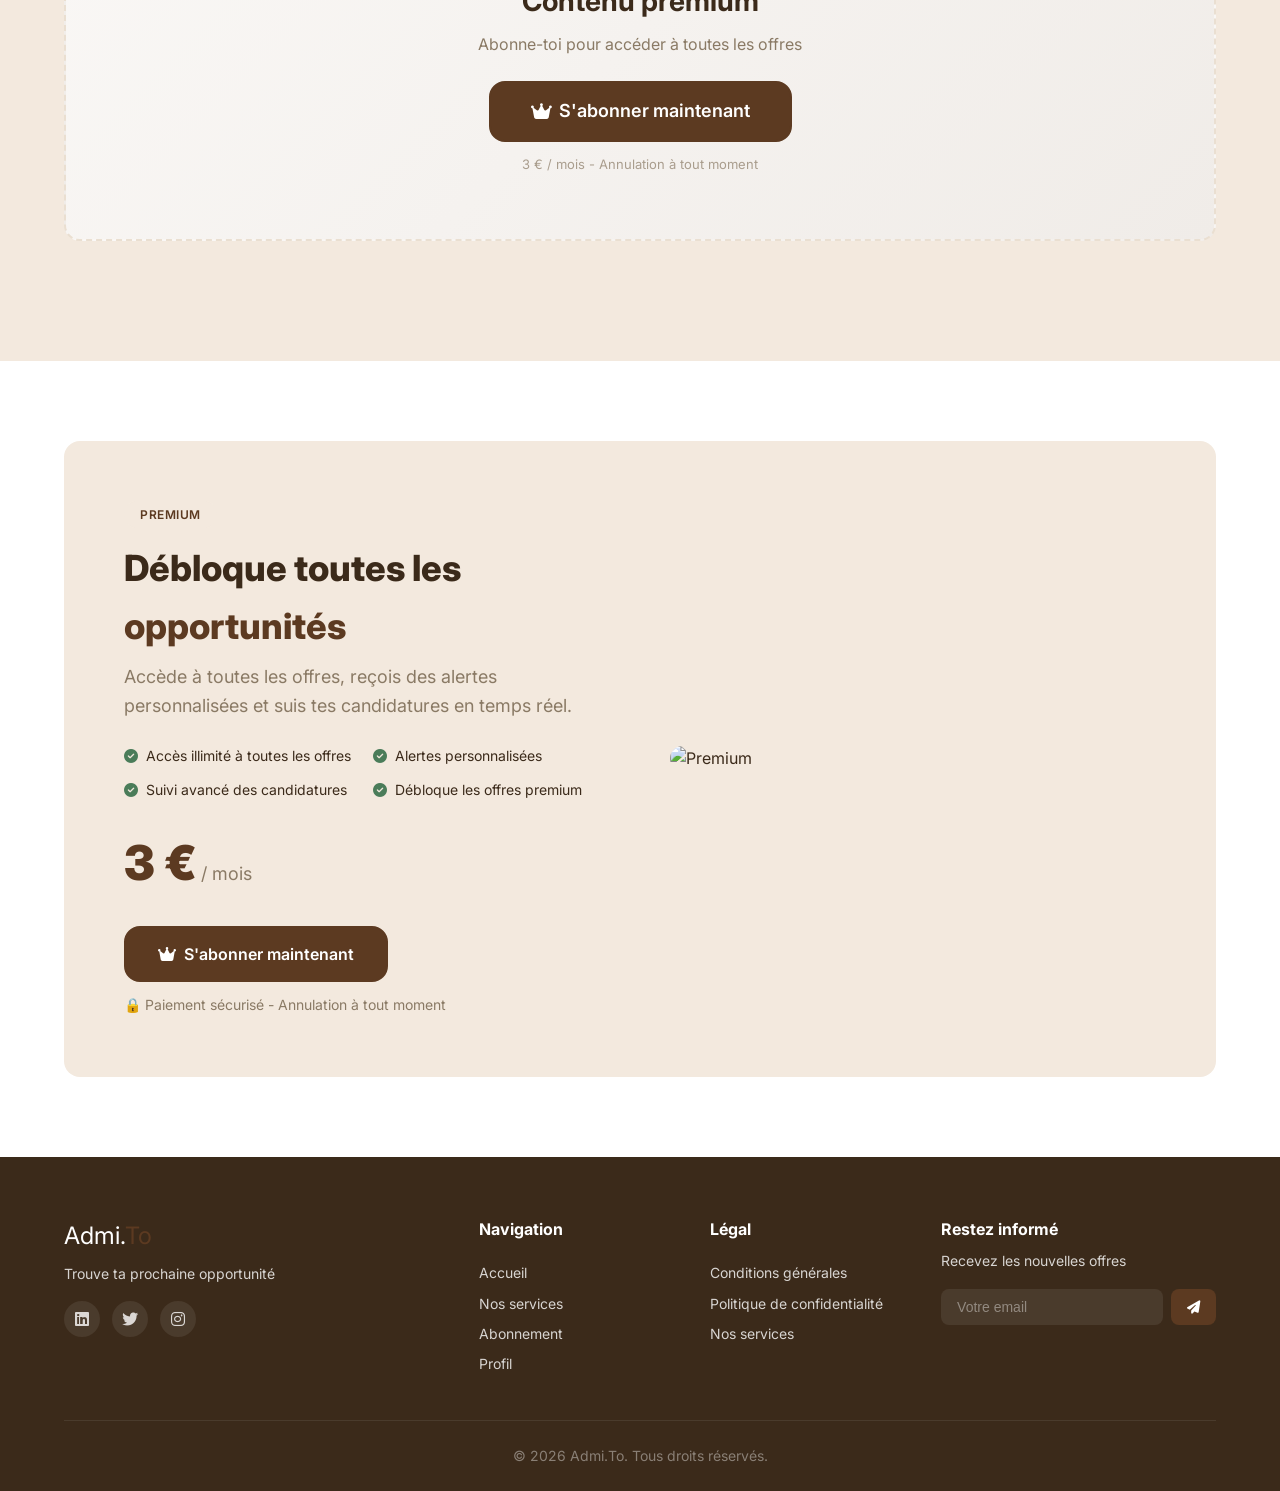
==== commit e8b37f44: "minor changes" ====
--- a/index.html
+++ b/index.html
@@ -23,15 +23,16 @@
     <header class="header" id="header">
         <div class="container">
             <nav class="navbar">
-                <a href="#" class="logo">
+                <a href="index.html" class="logo">
                     <span class="logo-icon"><img src="/assets/images/logo.png" alt=""></span>
                     <span class="logo-text">Admi.<span class="logo-highlight">To</span></span>
                 </a>
 
                 <ul class="nav-links" id="navLinks">
-                    <li><a href="#offres" class="nav-link active" id="offresNavLink">Offres</a></li>
-                    <li><a href="#" class="nav-link" id="walletNavLink">Mon portefeuille</a></li>
-                    <li><a href="#subscription" class="nav-link">Abonnement</a></li>
+                    <li><a href="index.html" class="nav-link active" id="offresNavLink">Accueil</a></li>
+                    <li><a href="services.html" class="nav-link">Nos services</a></li>
+                    <li><a href="subscription.html" class="nav-link">Abonnement</a></li>
+                    <li><a href="profil.html" class="nav-link">Profil</a></li>
                 </ul>
 
                 <div class="nav-actions">
@@ -39,6 +40,11 @@
                         <a href="#" class="btn btn-outline" id="loginBtn">Connexion</a>
                         <a href="#" class="btn btn-primary" id="registerBtn">S'inscrire</a>
                     </div>
+                    <p class="form-footer">
+                        <a href="forgot-password.html" style="color: var(--brown-dark); font-weight: 500;">
+                            Mot de passe oublié ?
+                        </a>
+                    </p>
                     <div class="user-menu" id="userMenu" style="display: none;">
                         <button class="user-avatar" id="userAvatar">
                             <span id="userInitials">U</span>
@@ -49,10 +55,10 @@
                                 <span class="dropdown-email" id="userEmail">email@exemple.com</span>
                             </div>
                             <div class="dropdown-divider"></div>
-                            <a href="#" class="dropdown-item" id="profileBtn">
+                            <a href="profil.html" class="dropdown-item" id="profileBtn">
                                 <i class="fas fa-user"></i> Mon profil
                             </a>
-                            <a href="#" class="dropdown-item" id="subscriptionDropdownBtn">
+                            <a href="subscription.html" class="dropdown-item" id="subscriptionDropdownBtn">
                                 <i class="fas fa-crown"></i> Abonnement
                             </a>
                             <a href="#" class="dropdown-item" id="walletDropdownBtn">
@@ -92,7 +98,7 @@
                             Explorer les offres
                             <i class="fas fa-arrow-right"></i>
                         </a>
-                        <a href="#subscription" class="btn btn-outline btn-lg">
+                        <a href="subscription.html" class="btn btn-outline btn-lg">
                             <i class="fas fa-crown"></i> Premium
                         </a>
                     </div>
@@ -151,7 +157,7 @@
                     <div class="premium-lock-icon">🔒</div>
                     <h3>Contenu premium</h3>
                     <p>Abonne-toi pour accéder à toutes les offres</p>
-                    <a href="#subscription" class="btn btn-primary btn-lg">
+                    <a href="subscription.html" class="btn btn-primary btn-lg">
                         <i class="fas fa-crown"></i> S'abonner maintenant
                     </a>
                     <p class="premium-lock-note">3 € / mois - Annulation à tout moment</p>
@@ -254,15 +260,16 @@
                 </div>
                 <div class="footer-links">
                     <h4>Navigation</h4>
-                    <a href="#offres">Offres</a>
-                    <a href="#" id="walletFooterLink">Portefeuille</a>
-                    <a href="#subscription">Abonnement</a>
+                    <a href="index.html">Accueil</a>
+                    <a href="services.html">Nos services</a>
+                    <a href="subscription.html">Abonnement</a>
+                    <a href="profil.html">Profil</a>
                 </div>
                 <div class="footer-links">
                     <h4>Légal</h4>
                     <a href="#">Conditions générales</a>
                     <a href="#">Politique de confidentialité</a>
-                    <a href="/services.html">Nos services</a>
+                    <a href="services.html">Nos services</a>
                 </div>
                 <div class="footer-newsletter">
                     <h4>Restez informé</h4>
@@ -274,7 +281,7 @@
                 </div>
             </div>
             <div class="footer-bottom">
-                <p>&copy; 2024 Admi.To. Tous droits réservés.</p>
+                <p>&copy; 2026 Admi.To. Tous droits réservés.</p>
             </div>
         </div>
     </footer>
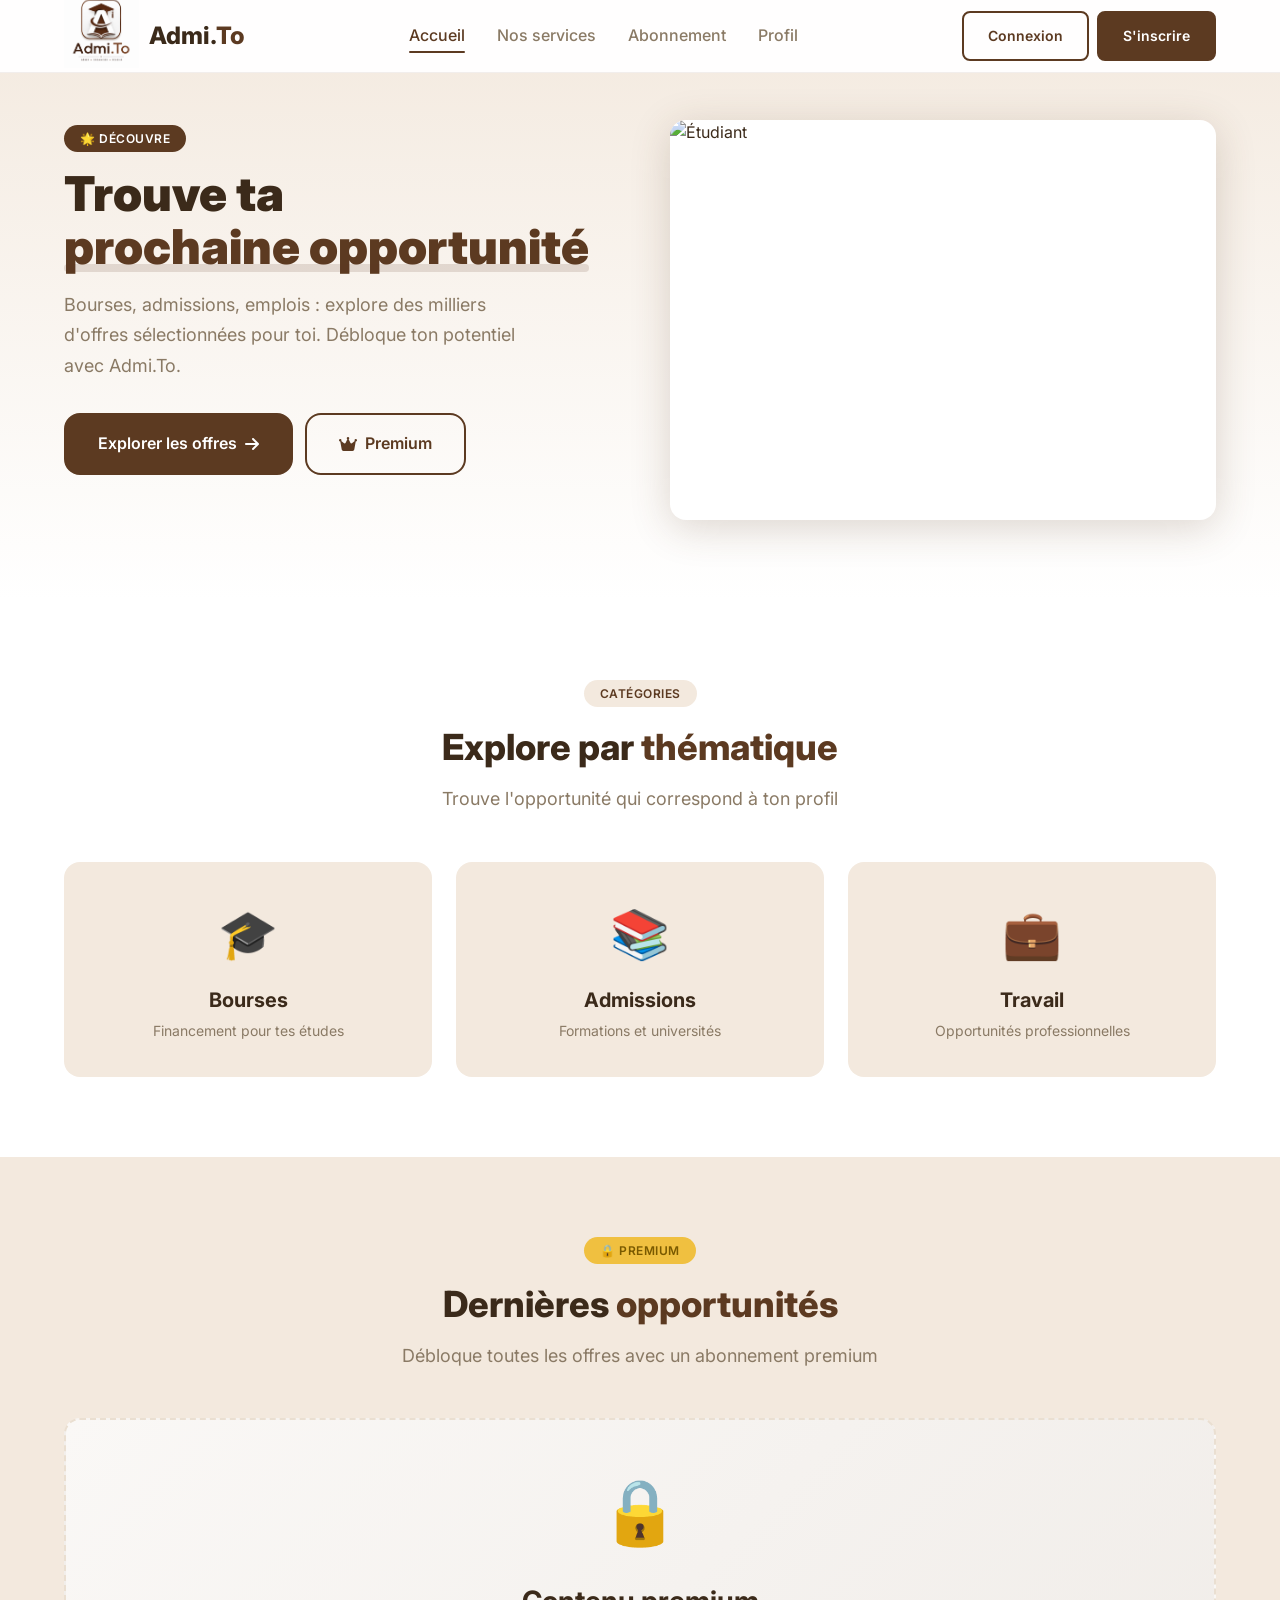
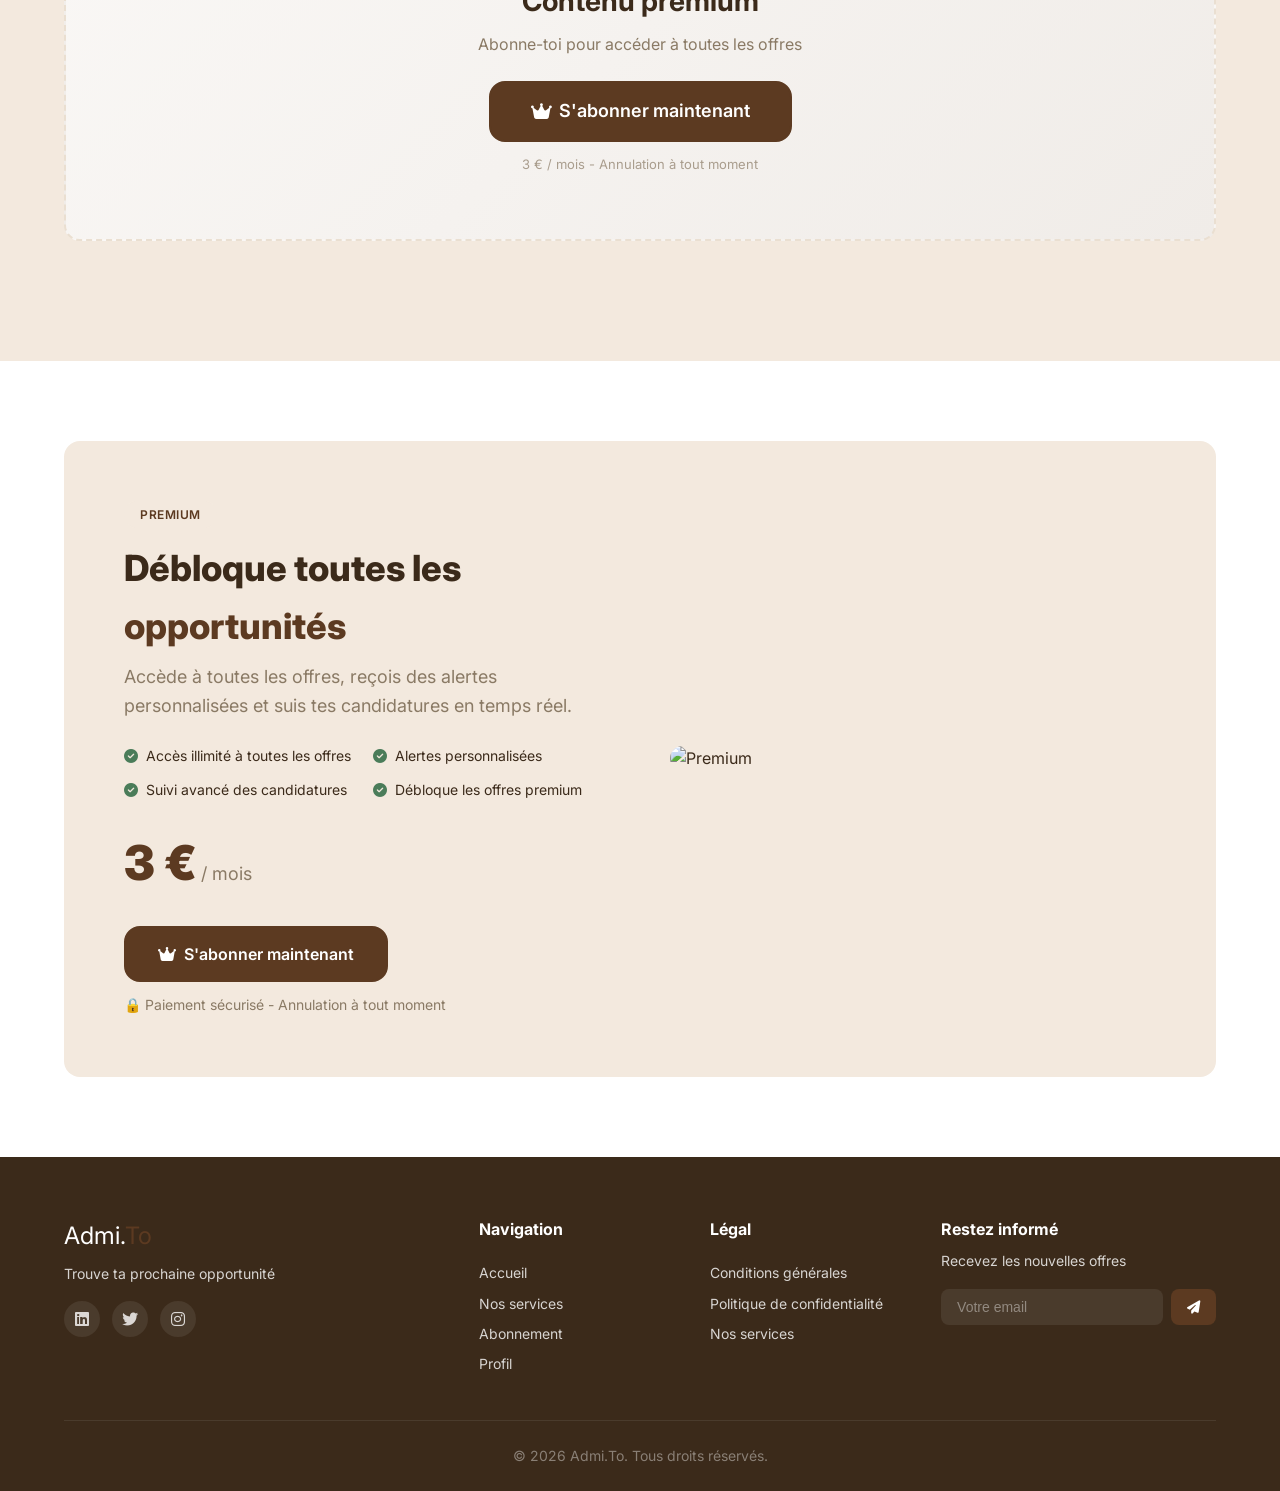
==== commit 3d74017c: "minor changes" ====
--- a/index.html
+++ b/index.html
@@ -40,11 +40,6 @@
                         <a href="#" class="btn btn-outline" id="loginBtn">Connexion</a>
                         <a href="#" class="btn btn-primary" id="registerBtn">S'inscrire</a>
                     </div>
-                    <p class="form-footer">
-                        <a href="forgot-password.html" style="color: var(--brown-dark); font-weight: 500;">
-                            Mot de passe oublié ?
-                        </a>
-                    </p>
                     <div class="user-menu" id="userMenu" style="display: none;">
                         <button class="user-avatar" id="userAvatar">
                             <span id="userInitials">U</span>
@@ -268,7 +263,7 @@
                 <div class="footer-links">
                     <h4>Légal</h4>
                     <a href="#">Conditions générales</a>
-                    <a href="#">Politique de confidentialité</a>
+                    <a href="privacy-policy.html">Politique de confidentialité</a>
                     <a href="services.html">Nos services</a>
                 </div>
                 <div class="footer-newsletter">
@@ -315,7 +310,7 @@
         </div>
     </div>
 
-    <!-- Register Modal -->
+    <!-- Register Modal AVEC PAYS -->
     <div class="modal" id="registerModal">
         <div class="modal-content modal-auth">
             <div class="modal-auth-header">
@@ -337,6 +332,40 @@
                     <label><i class="fas fa-lock"></i> Mot de passe</label>
                     <input type="password" id="registerPassword" placeholder="Min 6 caractères" required />
                 </div>
+
+                <!-- ✅ AJOUT DU CHAMP PAYS -->
+                <div class="form-group">
+                    <label><i class="fas fa-globe-africa"></i> Pays</label>
+                    <select id="registerCountry" class="form-control" required>
+                        <option value="FR">🇫🇷 France</option>
+                        <option value="CI">🇨🇮 Côte d'Ivoire</option>
+                        <option value="SN">🇸🇳 Sénégal</option>
+                        <option value="CM">🇨🇲 Cameroun</option>
+                        <option value="BJ">🇧🇯 Bénin</option>
+                        <option value="TG">🇹🇬 Togo</option>
+                        <option value="ML">🇲🇱 Mali</option>
+                        <option value="BF">🇧🇫 Burkina Faso</option>
+                        <option value="NE">🇳🇪 Niger</option>
+                        <option value="NG">🇳🇬 Nigeria</option>
+                        <option value="GH">🇬🇭 Ghana</option>
+                        <option value="MA">🇲🇦 Maroc</option>
+                        <option value="TN">🇹🇳 Tunisie</option>
+                        <option value="DZ">🇩🇿 Algérie</option>
+                        <option value="CA">🇨🇦 Canada</option>
+                        <option value="US">🇺🇸 États-Unis</option>
+                        <option value="BE">🇧🇪 Belgique</option>
+                        <option value="CH">🇨🇭 Suisse</option>
+                        <option value="GB">🇬🇧 Royaume-Uni</option>
+                        <option value="DE">🇩🇪 Allemagne</option>
+                        <option value="ES">🇪🇸 Espagne</option>
+                        <option value="IT">🇮🇹 Italie</option>
+                        <option value="PT">🇵🇹 Portugal</option>
+                        <option value="NL">🇳🇱 Pays-Bas</option>
+                        <option value="ZA">🇿🇦 Afrique du Sud</option>
+                        <option value="KE">🇰🇪 Kenya</option>
+                    </select>
+                </div>
+
                 <button type="submit" class="btn btn-primary btn-full btn-auth">
                     <i class="fas fa-user-plus"></i> S'inscrire
                 </button>
